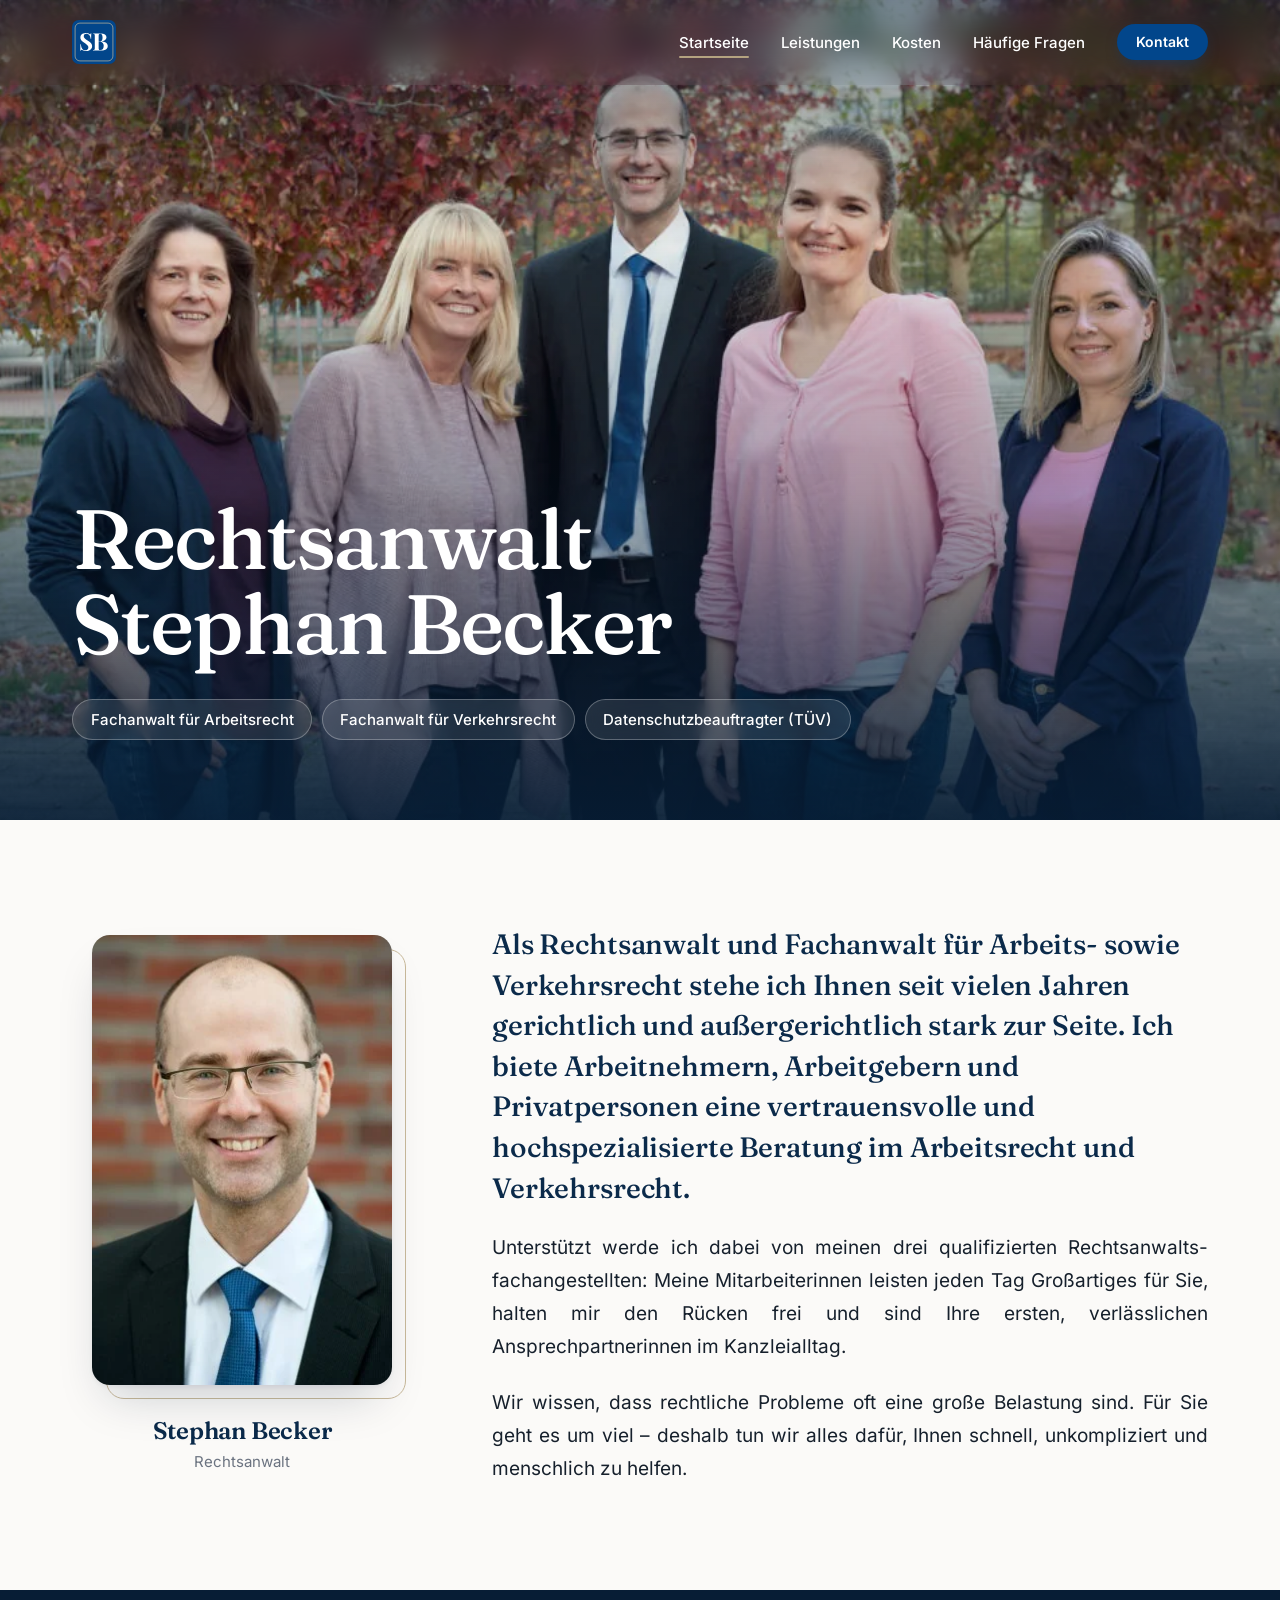
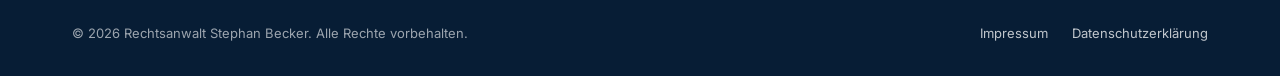
==== index.html @ ed4c4bc0 "Moderne Designvariante der Website Rechtsanwalt Stephan Becker Co-Authored-By: Claude Opus 5.5 <nore" ====
<!DOCTYPE html>
<html lang="de">
<head>
<meta charset="UTF-8">
<meta name="viewport" content="width=device-width, initial-scale=1.0">
<title>Rechtsanwalt Stephan Becker Berlin – Fachanwalt für Arbeitsrecht und Verkehrsrecht</title>
<meta name="description" content="Rechtsanwalt Stephan Becker in Berlin-Lichterfelde: Fachanwalt für Arbeitsrecht, Fachanwalt für Verkehrsrecht und Datenschutzbeauftragter (TÜV). Beratung und Vertretung gerichtlich und außergerichtlich.">
<meta name="robots" content="index, follow, max-image-preview:large">
<link rel="canonical" href="https://rechtsanwalt-becker.eu/">
<meta name="theme-color" content="#0b2a4a">
<link rel="icon" href="/favicon.ico" sizes="48x48">
<link rel="icon" href="/favicon.svg" type="image/svg+xml">
<link rel="apple-touch-icon" href="/apple-touch-icon.png">
<link rel="manifest" href="/site.webmanifest">
<meta property="og:type" content="website">
<meta property="og:locale" content="de_DE">
<meta property="og:site_name" content="Rechtsanwalt Stephan Becker">
<meta property="og:title" content="Rechtsanwalt Stephan Becker Berlin – Fachanwalt für Arbeitsrecht und Verkehrsrecht">
<meta property="og:description" content="Rechtsanwalt Stephan Becker in Berlin-Lichterfelde: Fachanwalt für Arbeitsrecht, Fachanwalt für Verkehrsrecht und Datenschutzbeauftragter (TÜV). Beratung und Vertretung gerichtlich und außergerichtlich.">
<meta property="og:url" content="https://rechtsanwalt-becker.eu/">
<meta property="og:image" content="https://rechtsanwalt-becker.eu/og-image.jpg">
<meta property="og:image:width" content="1200">
<meta property="og:image:height" content="630">
<meta property="og:image:alt" content="Rechtsanwalt Stephan Becker mit seinem Kanzleiteam">
<meta name="twitter:card" content="summary_large_image">
<meta name="twitter:title" content="Rechtsanwalt Stephan Becker Berlin – Fachanwalt für Arbeitsrecht und Verkehrsrecht">
<meta name="twitter:description" content="Rechtsanwalt Stephan Becker in Berlin-Lichterfelde: Fachanwalt für Arbeitsrecht, Fachanwalt für Verkehrsrecht und Datenschutzbeauftragter (TÜV). Beratung und Vertretung gerichtlich und außergerichtlich.">
<meta name="twitter:image" content="https://rechtsanwalt-becker.eu/og-image.jpg">
<link rel="preload" href="/assets/fonts/fraunces-latin-500-normal.woff2" as="font" type="font/woff2" crossorigin>
<link rel="preload" as="image" href="/assets/img/kanzlei-team.webp" type="image/webp" fetchpriority="high">
<link rel="stylesheet" href="/assets/icons.css?v=a76d5b22">
<link rel="stylesheet" href="/assets/style.css?v=dfc72abf">
<script type="application/ld+json">
{
 "@context": "https://schema.org",
 "@graph": [
  {
   "@type": "Attorney",
   "@id": "https://rechtsanwalt-becker.eu/#kanzlei",
   "name": "Rechtsanwalt Stephan Becker",
   "alternateName": "Kanzlei Stephan Becker",
   "url": "https://rechtsanwalt-becker.eu/",
   "logo": "https://rechtsanwalt-becker.eu/icon-512.png",
   "image": "https://rechtsanwalt-becker.eu/og-image.jpg",
   "description": "Rechtsanwalt Stephan Becker in Berlin-Lichterfelde – Fachanwalt für Arbeitsrecht, Fachanwalt für Verkehrsrecht und Datenschutzbeauftragter (TÜV).",
   "telephone": "+49 30 35124770",
   "faxNumber": "+49 30 35124771",
   "email": "kontakt@rechtsanwalt-becker.eu",
   "address": {
    "@type": "PostalAddress",
    "streetAddress": "Harry-S.-Truman-Allee 8",
    "postalCode": "14167",
    "addressLocality": "Berlin",
    "addressRegion": "Berlin",
    "addressCountry": "DE"
   },
   "areaServed": {
    "@type": "City",
    "name": "Berlin"
   },
   "knowsAbout": [
    "Arbeitsrecht",
    "Kündigungsschutzklage",
    "Verkehrsrecht",
    "Verkehrsunfall",
    "Bußgeldverfahren",
    "Datenschutz"
   ],
   "founder": {
    "@id": "https://rechtsanwalt-becker.eu/#stephan-becker"
   },
   "employee": {
    "@id": "https://rechtsanwalt-becker.eu/#stephan-becker"
   }
  },
  {
   "@type": "Person",
   "@id": "https://rechtsanwalt-becker.eu/#stephan-becker",
   "name": "Stephan Becker",
   "jobTitle": "Rechtsanwalt, Fachanwalt für Arbeitsrecht, Fachanwalt für Verkehrsrecht",
   "image": "https://rechtsanwalt-becker.eu/assets/img/stephan-becker.jpg",
   "worksFor": {
    "@id": "https://rechtsanwalt-becker.eu/#kanzlei"
   },
   "hasCredential": [
    {
     "@type": "EducationalOccupationalCredential",
     "credentialCategory": "Fachanwaltstitel",
     "name": "Fachanwalt für Arbeitsrecht"
    },
    {
     "@type": "EducationalOccupationalCredential",
     "credentialCategory": "Fachanwaltstitel",
     "name": "Fachanwalt für Verkehrsrecht"
    },
    {
     "@type": "EducationalOccupationalCredential",
     "credentialCategory": "Zertifikat",
     "name": "Datenschutzbeauftragter (TÜV)"
    }
   ]
  },
  {
   "@type": "WebSite",
   "@id": "https://rechtsanwalt-becker.eu/#website",
   "url": "https://rechtsanwalt-becker.eu/",
   "name": "Rechtsanwalt Stephan Becker",
   "inLanguage": "de-DE",
   "publisher": {
    "@id": "https://rechtsanwalt-becker.eu/#kanzlei"
   }
  },
  {
   "@type": "WebPage",
   "@id": "https://rechtsanwalt-becker.eu/#webpage",
   "url": "https://rechtsanwalt-becker.eu/",
   "name": "Rechtsanwalt Stephan Becker Berlin – Fachanwalt für Arbeitsrecht und Verkehrsrecht",
   "description": "Rechtsanwalt Stephan Becker in Berlin-Lichterfelde: Fachanwalt für Arbeitsrecht, Fachanwalt für Verkehrsrecht und Datenschutzbeauftragter (TÜV). Beratung und Vertretung gerichtlich und außergerichtlich.",
   "inLanguage": "de-DE",
   "isPartOf": {
    "@id": "https://rechtsanwalt-becker.eu/#website"
   },
   "about": {
    "@id": "https://rechtsanwalt-becker.eu/#kanzlei"
   }
  }
 ]
}
</script>
<script src="/assets/flag.js?v=de8ec58e"></script>
<script src="/assets/site.js?v=8271f22d" defer></script>
</head>
<body>
<a class="skip-link" href="#inhalt">Zum Inhalt springen</a>
<header class="site-header is-overlay" data-header>
<div class="wrap header-inner">
<a class="brand" href="/" aria-label="Rechtsanwalt Stephan Becker – zur Startseite"><svg width="44" height="44" aria-hidden="true" focusable="false" xmlns="http://www.w3.org/2000/svg" viewBox="0 0 64 64"><rect width="64" height="64" rx="10" fill="#02468b"/><rect x="4.5" y="4.5" width="55" height="55" rx="7" fill="none" stroke="#c8b99a" stroke-width="1"/><g transform="translate(10.05 44.50) scale(0.03537 -0.03537)" fill="#fff"><path d="M284 721Q343 721 375.0 708.5Q407 696 430 682Q442 675 449.5 671.5Q457 668 464 668Q474 668 478.5 679.0Q483 690 486 712H509Q508 693 506.5 666.5Q505 640 504.5 597.0Q504 554 504 484H481Q477 536 457.0 585.0Q437 634 400.5 665.5Q364 697 311 697Q263 697 232.0 670.0Q201 643 201 595Q201 555 221.0 526.5Q241 498 279.5 471.0Q318 444 373 406Q421 375 459.0 344.0Q497 313 520.0 274.0Q543 235 543 181Q543 115 508.5 72.0Q474 29 418.0 7.5Q362 -14 295 -14Q233 -14 196.0 -2.0Q159 10 134 23Q112 37 100 37Q90 37 85.5 26.0Q81 15 78 -7H55Q57 17 57.5 49.0Q58 81 58.5 132.5Q59 184 59 263H82Q86 197 104.5 139.5Q123 82 161.5 47.0Q200 12 264 12Q299 12 326.5 24.5Q354 37 371.0 62.0Q388 87 388 124Q388 166 368.5 197.0Q349 228 315.5 255.0Q282 282 238 310Q191 341 150.0 372.0Q109 403 84.5 443.0Q60 483 60 538Q60 601 91.5 641.5Q123 682 174.5 701.5Q226 721 284 721Z"/><path transform="translate(544 0)" d="M34 708Q60 707 102.0 706.0Q144 705 186 705Q234 705 279.0 706.0Q324 707 343 707Q467 707 528.5 663.0Q590 619 590 550Q590 515 569.0 479.0Q548 443 504.0 415.0Q460 387 390 374V372Q484 365 539.0 338.0Q594 311 618.0 273.0Q642 235 642 194Q642 131 609.0 88.0Q576 45 514.0 22.5Q452 0 366 0Q342 0 297.0 1.5Q252 3 188 3Q144 3 102.0 2.5Q60 2 34 0V20Q66 22 82.0 28.0Q98 34 103.5 52.0Q109 70 109 106V602Q109 639 103.5 656.5Q98 674 81.5 680.5Q65 687 34 688ZM330 688Q291 688 279.5 671.0Q268 654 268 602V106Q268 71 273.5 53.0Q279 35 293.5 29.0Q308 23 337 23Q409 23 442.5 68.5Q476 114 476 198Q476 275 437.5 317.0Q399 359 310 359H225Q225 359 225.0 367.5Q225 376 225 376H311Q358 376 383.0 398.5Q408 421 418.0 458.5Q428 496 428 539Q428 613 405.0 650.5Q382 688 330 688Z"/></g></svg></a>
<nav class="nav" aria-label="Hauptnavigation"><a class="nav-link" href="/" aria-current="page">Startseite</a><a class="nav-link" href="/leistungen">Leistungen</a><a class="nav-link" href="/kosten">Kosten</a><a class="nav-link" href="/haeufige-fragen">Häufige Fragen</a><a class="btn btn-primary btn-sm" href="/kontakt">Kontakt</a></nav>
<button type="button" class="menu-btn" aria-label="Menü öffnen" aria-expanded="false" aria-controls="mobile-menu" data-menu-toggle><i class="ri-menu-3-line" aria-hidden="true"></i></button>
</div>
<div class="mobile-menu" id="mobile-menu" hidden><div class="wrap"><a class="m-link" href="/" aria-current="page">Startseite</a><a class="m-link" href="/leistungen">Leistungen</a><a class="m-link" href="/kosten">Kosten</a><a class="m-link" href="/haeufige-fragen">Häufige Fragen</a><a class="btn btn-primary" href="/kontakt">Kontakt</a></div></div>
</header>
<main id="inhalt">

<section class="home-hero">
<picture class="home-hero-media"><source srcset="/assets/img/kanzlei-team.webp" type="image/webp"><img src="/assets/img/kanzlei-team.jpg" alt="Rechtsanwalt Stephan Becker mit seinem Kanzleiteam" width="1000" height="609" fetchpriority="high" decoding="async"></picture>
<div class="home-hero-shade"></div>
<div class="wrap home-hero-content">
<h1 class="reveal">Rechtsanwalt<br>Stephan Becker</h1>
<ul class="creds reveal"><li>Fachanwalt für Arbeitsrecht</li><li>Fachanwalt für Verkehrsrecht</li><li>Datenschutzbeauftragter (TÜV)</li></ul>
</div>
</section>
<section class="section profile">
<div class="wrap profile-grid">
<figure class="profile-photo reveal">
<div class="photo-frame"><picture><source srcset="/assets/img/stephan-becker.webp" type="image/webp"><img src="/assets/img/stephan-becker.jpg" alt="Rechtsanwalt Stephan Becker" width="300" height="447" loading="lazy" decoding="async"></picture></div>
<figcaption><h2>Stephan Becker</h2><p>Rechtsanwalt</p></figcaption>
</figure>
<div class="profile-text reveal"><p>Als Rechtsanwalt und Fachanwalt für Arbeits- sowie Verkehrsrecht stehe ich Ihnen seit vielen Jahren gerichtlich und außergerichtlich stark zur Seite. Ich biete Arbeitnehmern, Arbeitgebern und Privatpersonen eine vertrauensvolle und hochspezialisierte Beratung im Arbeitsrecht und Verkehrsrecht.</p><p>Unterstützt werde ich dabei von meinen drei qualifizierten Rechtsanwalts&shy;fachangestellten: Meine Mitarbeiterinnen leisten jeden Tag Großartiges für Sie, halten mir den Rücken frei und sind Ihre ersten, verlässlichen Ansprechpartnerinnen im Kanzleialltag.</p><p>Wir wissen, dass rechtliche Probleme oft eine große Belastung sind. Für Sie geht es um viel – deshalb tun wir alles dafür, Ihnen schnell, unkompliziert und menschlich zu helfen.</p></div>
</div>
</section>
</main>
<footer class="site-footer"><div class="wrap footer-inner">
<p>© 2026 Rechtsanwalt Stephan Becker. Alle Rechte vorbehalten.</p>
<div class="footer-links"><a href="/impressum">Impressum</a><a href="/datenschutz">Datenschutzerklärung</a></div>
</div></footer>
</body>
</html>
---- assets/icons.css ----
@font-face{font-family:remixicon;src:url(/assets/fonts/remixicon.woff2) format("woff2");font-display:block}[class^=ri-],[class*=" ri-"]{font-family:remixicon!important;font-style:normal;-webkit-font-smoothing:antialiased;-moz-osx-font-smoothing:grayscale}.ri-alarm-warning-line:before{content:"\ea1d"}.ri-arrow-right-line:before{content:"\ea6c"}.ri-award-line:before{content:"\ea8a"}.ri-briefcase-line:before{content:"\eaf5"}.ri-car-line:before{content:"\eb39"}.ri-car-washing-line:before{content:"\eb3b"}.ri-check-line:before{content:"\eb7b"}.ri-close-line:before{content:"\eb99"}.ri-edit-2-line:before{content:"\ec80"}.ri-error-warning-line:before{content:"\eca1"}.ri-file-list-3-line:before{content:"\ecef"}.ri-file-text-line:before{content:"\ed0f"}.ri-heart-pulse-line:before{content:"\ee11"}.ri-information-line:before{content:"\ee59"}.ri-key-2-line:before{content:"\ee6f"}.ri-mail-line:before{content:"\eef6"}.ri-mail-send-line:before{content:"\eefc"}.ri-map-pin-line:before{content:"\ef14"}.ri-menu-3-line:before{content:"\ef34"}.ri-pencil-ruler-2-line:before{content:"\efe2"}.ri-phone-line:before{content:"\efec"}.ri-police-badge-line:before{content:"\f50d"}.ri-quill-pen-line:before{content:"\f04a"}.ri-scales-3-line:before{content:"\f0b7"}.ri-send-plane-line:before{content:"\f0da"}.ri-shield-check-line:before{content:"\f100"}.ri-speed-up-line:before{content:"\f371"}.ri-steering-line:before{content:"\f195"}.ri-time-line:before{content:"\f20f"}
---- assets/style.css ----
/* Rechtsanwalt Stephan Becker – moderne Designvariante */
@font-face{font-family:"Fraunces";font-style:normal;font-weight:500;font-display:swap;src:url(/assets/fonts/fraunces-latin-500-normal.woff2) format("woff2")}
@font-face{font-family:"Fraunces";font-style:normal;font-weight:600;font-display:swap;src:url(/assets/fonts/fraunces-latin-600-normal.woff2) format("woff2")}
@font-face{font-family:"Inter";font-style:normal;font-weight:400;font-display:swap;src:url(/assets/fonts/inter-latin-400-normal.woff2) format("woff2")}
@font-face{font-family:"Inter";font-style:normal;font-weight:500;font-display:swap;src:url(/assets/fonts/inter-latin-500-normal.woff2) format("woff2")}
@font-face{font-family:"Inter";font-style:normal;font-weight:600;font-display:swap;src:url(/assets/fonts/inter-latin-600-normal.woff2) format("woff2")}

:root{
  --navy-900:#071d35;--navy-800:#0b2a4a;--navy-600:#02468b;--navy-100:#e6edf6;
  --gold-500:#b4a380;--gold-400:#c8b99a;--gold-100:#f3eee4;
  --paper:#fbfaf8;--sand:#f5f1ea;--line:#e6e0d4;
  --ink:#16202c;--text:#3b4552;--muted:#6b7380;
  --radius:18px;--radius-sm:12px;
  --shadow:0 1px 2px rgba(7,29,53,.04),0 12px 32px -12px rgba(7,29,53,.14);
  --shadow-lg:0 2px 4px rgba(7,29,53,.05),0 24px 48px -16px rgba(7,29,53,.22);
  --serif:"Fraunces",Georgia,"Times New Roman",serif;
  --sans:"Inter","Helvetica Neue",Arial,sans-serif;
  --ease:cubic-bezier(.2,.7,.2,1);
}
*,*::before,*::after{box-sizing:border-box}
html{-webkit-text-size-adjust:100%;scroll-behavior:smooth}
body{margin:0;background:var(--paper);color:var(--text);font:400 1.0625rem/1.7 var(--sans);-webkit-font-smoothing:antialiased;text-rendering:optimizeLegibility}
img,svg{display:block;max-width:100%;height:auto}
a{color:var(--navy-600)}
h1,h2,h3{font-family:var(--serif);color:var(--navy-800);font-weight:600;line-height:1.15;margin:0;letter-spacing:-.01em;font-optical-sizing:auto}
p{margin:0}
p+p{margin-top:1rem}
ul,ol{margin:0;padding:0;list-style:none}
strong{color:var(--ink);font-weight:600}
[hidden]{display:none!important}
.wrap{width:100%;max-width:1200px;margin:0 auto;padding:0 1.25rem}
@media(min-width:768px){.wrap{padding:0 2rem}}
.skip-link{position:absolute;left:-9999px;top:0;z-index:100;background:#fff;color:var(--navy-600);padding:.75rem 1rem;border-radius:.5rem}
.skip-link:focus{left:1rem;top:1rem}
:focus-visible{outline:2px solid var(--navy-600);outline-offset:3px;border-radius:4px}

/* Buttons */
.btn{display:inline-flex;align-items:center;justify-content:center;gap:.5rem;font:600 .9375rem/1 var(--sans);padding:1rem 1.5rem;border-radius:999px;text-decoration:none;border:0;cursor:pointer;transition:transform .3s var(--ease),box-shadow .3s var(--ease),background-color .3s}
.btn-sm{padding:.7rem 1.2rem;font-size:.875rem}
.btn-block{width:100%}
.btn-primary{background:var(--navy-600);color:#fff;box-shadow:0 6px 16px -6px rgba(2,70,139,.55)}
.btn-primary:hover{background:var(--navy-800);transform:translateY(-1px)}
.btn-gold{background:var(--gold-400);color:var(--navy-900)}
.btn-gold:hover{background:#d6c9ad;transform:translateY(-1px)}
.btn:disabled{opacity:.6;cursor:not-allowed}

/* Header */
.site-header{position:sticky;top:0;z-index:50;background:rgba(251,250,248,.82);backdrop-filter:saturate(1.4) blur(14px);-webkit-backdrop-filter:saturate(1.4) blur(14px);border-bottom:1px solid rgba(230,224,212,.7);transition:background-color .3s,border-color .3s}
.site-header.is-overlay{position:fixed;left:0;right:0;background:transparent;border-bottom-color:transparent}
.site-header.is-overlay.is-scrolled,.site-header.is-overlay.menu-open{background:rgba(251,250,248,.92);border-bottom-color:rgba(230,224,212,.7)}
.header-inner{display:flex;align-items:center;justify-content:space-between;height:72px}
@media(min-width:768px){.header-inner{height:84px}}
.brand{display:inline-flex;border-radius:10px;line-height:0;transition:transform .3s var(--ease)}
.brand:hover{transform:translateY(-1px)}
.nav{display:none;align-items:center;gap:2rem}
@media(min-width:900px){.nav{display:flex}}
.nav-link{position:relative;color:var(--ink);text-decoration:none;font:500 .9375rem/1 var(--sans);padding:.5rem 0}
.nav-link::after{content:"";position:absolute;left:0;right:0;bottom:0;height:2px;border-radius:2px;background:var(--gold-500);transform:scaleX(0);transform-origin:left;transition:transform .35s var(--ease)}
.nav-link:hover::after,.nav-link[aria-current=page]::after{transform:scaleX(1)}
.is-overlay:not(.is-scrolled):not(.menu-open) .nav-link{color:#fff}
.is-overlay:not(.is-scrolled):not(.menu-open) .menu-btn{color:#fff}
.menu-btn{display:inline-flex;align-items:center;justify-content:center;width:44px;height:44px;border:0;background:transparent;color:var(--ink);font-size:1.5rem;cursor:pointer;border-radius:10px}
@media(min-width:900px){.menu-btn{display:none}}
.mobile-menu{border-top:1px solid var(--line);background:var(--paper)}
.mobile-menu .wrap{display:flex;flex-direction:column;gap:.25rem;padding-top:1rem;padding-bottom:1.5rem}
.m-link{color:var(--ink);text-decoration:none;font:500 1.0625rem/1 var(--sans);padding:.9rem 0;border-bottom:1px solid var(--line)}
.mobile-menu .btn{margin-top:1rem;align-self:flex-start}
@media(min-width:900px){.mobile-menu{display:none!important}}

/* Startseite Hero */
.home-hero{position:relative;min-height:min(92vh,820px);display:flex;align-items:flex-end;overflow:hidden;background:var(--navy-900)}
.home-hero-media,.home-hero-media img{position:absolute;inset:0;width:100%;height:100%}
.home-hero-media img{object-fit:cover;object-position:50% 20%;transform:scale(1.04);animation:heroZoom 14s var(--ease) forwards}
@keyframes heroZoom{to{transform:scale(1)}}
.home-hero-shade{position:absolute;inset:0;background:linear-gradient(180deg,rgba(7,29,53,.55) 0%,rgba(7,29,53,.1) 30%,rgba(7,29,53,.35) 60%,rgba(7,29,53,.92) 100%)}
.home-hero-content{position:relative;z-index:1;padding-top:8rem;padding-bottom:3.5rem}
@media(min-width:768px){.home-hero-content{padding-bottom:5rem}}
.home-hero h1{color:#fff;font-size:clamp(2.5rem,7vw,5.25rem);font-weight:500;line-height:1.02;letter-spacing:-.025em;max-width:14ch}
.creds{display:flex;flex-wrap:wrap;gap:.6rem;margin-top:2rem}
.creds li{color:#fff;font:500 .9375rem/1 var(--sans);padding:.75rem 1.1rem;border-radius:999px;background:rgba(255,255,255,.1);border:1px solid rgba(255,255,255,.28);backdrop-filter:blur(8px);-webkit-backdrop-filter:blur(8px)}

/* Sektionen */
.section{padding:4.5rem 0}
@media(min-width:768px){.section{padding:6.5rem 0}}
.section-tint{background:var(--sand)}
.section-title{font-size:clamp(1.75rem,3.4vw,2.5rem);margin-bottom:2.5rem}
.lead{font-size:clamp(1.125rem,1.6vw,1.3125rem);line-height:1.6;color:var(--ink);max-width:46rem}
.lead-wide{max-width:60rem}
.eyebrow{display:inline-flex;align-items:center;gap:.6rem;font:600 .8125rem/1 var(--sans);letter-spacing:.14em;text-transform:uppercase;color:var(--gold-500);margin-bottom:1.25rem}
.eyebrow::before{content:"";width:28px;height:1px;background:currentColor}
.prose{max-width:52rem;font-size:1.125rem;color:var(--ink)}
.prose p+p{margin-top:1.25rem}

/* Unterseiten-Hero */
.page-hero{position:relative;overflow:hidden;background:var(--navy-800);color:#fff;padding:5rem 0 4.5rem}
@media(min-width:768px){.page-hero{padding:7.5rem 0 6.5rem}}
.page-hero::before{content:"";position:absolute;right:-12%;top:-40%;width:60vw;max-width:760px;aspect-ratio:1;border-radius:50%;background:radial-gradient(circle,rgba(200,185,154,.22),rgba(200,185,154,0) 65%)}
.page-hero::after{content:"";position:absolute;left:0;right:0;bottom:0;height:1px;background:linear-gradient(90deg,transparent,rgba(200,185,154,.5),transparent)}
.page-hero-inner{position:relative;max-width:48rem}
.page-hero h1{color:#fff;font-size:clamp(2.5rem,6vw,4.25rem);font-weight:500;letter-spacing:-.025em}
.page-hero .eyebrow{color:var(--gold-400)}
.page-hero-intro{margin-top:1.25rem;font-size:1.125rem;color:rgba(255,255,255,.82);max-width:38rem}
.page-hero .btn{margin-top:2rem}

/* Profil (Startseite) */
.profile-grid{display:grid;gap:3rem;align-items:center}
@media(min-width:900px){.profile-grid{grid-template-columns:minmax(0,340px) 1fr;gap:5rem}}
.profile-photo{margin:0;max-width:340px;justify-self:center}
.photo-frame{position:relative;border-radius:var(--radius);aspect-ratio:2/3}
.photo-frame::before{content:"";position:absolute;inset:0;transform:translate(14px,14px);border:1.5px solid var(--gold-400);border-radius:var(--radius)}
.photo-frame picture,.photo-frame img{position:relative;width:100%;height:100%;border-radius:var(--radius)}
.photo-frame img{object-fit:cover;object-position:top;box-shadow:var(--shadow-lg)}
.profile-photo figcaption{margin-top:2rem;text-align:center}
.profile-photo figcaption h2{font-size:1.5rem}
.profile-photo figcaption p{color:var(--muted);font-size:.9375rem;margin-top:.25rem}
.profile-text{font-size:1.1875rem;line-height:1.75;color:var(--ink);hyphens:auto;-webkit-hyphens:auto}
.profile-text p:first-child{font-family:var(--serif);font-size:clamp(1.375rem,2.2vw,1.75rem);line-height:1.45;color:var(--navy-800);font-weight:500;letter-spacing:-.005em}
.profile-text p+p{margin-top:1.4rem}
@media(min-width:768px){.profile-text p{text-align:justify}}
@media(min-width:768px){.profile-text p:first-child{text-align:left}}

/* Leistungen */
.service-grid{display:grid;gap:1.5rem;margin-top:3rem}
@media(min-width:768px){.service-grid{grid-template-columns:1fr 1fr}}
.service-card{position:relative;display:flex;flex-direction:column;gap:1rem;padding:2.25rem;border-radius:var(--radius);background:#fff;border:1px solid var(--line);text-decoration:none;color:var(--text);box-shadow:var(--shadow);transition:transform .45s var(--ease),box-shadow .45s var(--ease),border-color .45s}
@media(min-width:768px){.service-card{padding:2.75rem}}
.service-card:hover{transform:translateY(-4px);box-shadow:var(--shadow-lg);border-color:var(--gold-400)}
.service-card h2{font-size:clamp(1.5rem,2.4vw,1.875rem)}
.service-num{position:absolute;top:2rem;right:2.25rem;font:500 .875rem/1 var(--sans);letter-spacing:.1em;color:var(--gold-500)}
.link-arrow{display:inline-flex;align-items:center;gap:.5rem;margin-top:auto;padding-top:.75rem;font:600 .9375rem/1 var(--sans);color:var(--navy-600)}
.link-arrow i{transition:transform .35s var(--ease)}
.service-card:hover .link-arrow i{transform:translateX(4px)}
.icon-badge{display:inline-flex;align-items:center;justify-content:center;width:56px;height:56px;border-radius:16px;background:var(--navy-100);color:var(--navy-600);font-size:1.5rem;flex-shrink:0}
.icon-badge-sm{width:46px;height:46px;border-radius:13px;font-size:1.25rem}

.cta-band{background:var(--navy-800);color:#fff;padding:3.5rem 0}
.cta-inner{display:flex;flex-direction:column;gap:1.75rem}
@media(min-width:768px){.cta-inner{flex-direction:row;align-items:center;justify-content:space-between}}
.cta-band h2{color:#fff;font-size:clamp(1.5rem,2.6vw,2rem);font-weight:500}
.cta-band p{color:rgba(255,255,255,.78);margin-top:.5rem}

/* Split-Layout */
.split{display:grid;gap:2.5rem}
@media(min-width:960px){.split{grid-template-columns:minmax(0,5fr) minmax(0,7fr);gap:5rem;align-items:start}.split-head{position:sticky;top:120px}}
.split-head h2{font-size:clamp(1.75rem,2.6vw,2.25rem);margin-bottom:1.25rem}
.split-head p{color:var(--text)}
.split-head .lead{color:var(--ink)}

/* Nummerierte Schritte (Kündigungsschutzklage) */
.steps{counter-reset:none;display:flex;flex-direction:column}
.step{display:grid;grid-template-columns:auto 1fr;gap:1.25rem;padding:1.75rem 0;border-top:1px solid var(--line)}
.step:last-child{border-bottom:1px solid var(--line)}
.step-num{font:500 1.75rem/1 var(--serif);color:var(--gold-500);min-width:2.5ch;padding-top:.15rem}
.step h3{font-size:1.25rem;margin-bottom:.5rem}
.step p{font-size:1rem}

/* Checkliste */
.check-list{display:grid;gap:.75rem}
@media(min-width:640px){.check-list{grid-template-columns:1fr 1fr}}
.check-list li{display:flex;align-items:flex-start;gap:.75rem;color:var(--ink);font-weight:500;line-height:1.5}
.check-list i{display:inline-flex;align-items:center;justify-content:center;flex-shrink:0;width:26px;height:26px;border-radius:50%;background:var(--navy-600);color:#fff;font-size:.875rem;margin-top:-.05rem}
.note{display:flex;gap:1rem;margin-top:2.25rem;padding:1.4rem 1.5rem;border-radius:var(--radius-sm);background:#fff;border-left:3px solid var(--gold-500);box-shadow:var(--shadow);font-size:.9375rem}
.note>i{font-size:1.375rem;color:var(--gold-500);line-height:1.2}
.note h3{font-size:1.0625rem;margin-bottom:.35rem}
.note-warn{background:var(--gold-100);box-shadow:none;margin-top:0}
.note-meta{display:flex;align-items:center;gap:.4rem;margin-top:.6rem;font-size:.875rem;color:var(--muted)}

/* Mini-Karten */
.mini-grid{display:grid;gap:1.25rem}
@media(min-width:768px){.mini-grid{grid-template-columns:repeat(3,1fr)}}
.mini-card{padding:2rem;border-radius:var(--radius);background:#fff;border:1px solid var(--line);box-shadow:var(--shadow)}
.mini-card h3{font-size:1.25rem;margin:1.25rem 0 .6rem}
.mini-card p{font-size:.9688rem}

/* Verkehrsrecht */
.callout{display:flex;gap:1.25rem;padding:2rem;border-radius:var(--radius);background:var(--navy-800);color:rgba(255,255,255,.86);margin-bottom:2.5rem}
@media(min-width:768px){.callout{padding:2.75rem 3rem}}
.callout>i{font-size:1.75rem;color:var(--gold-400);line-height:1.1}
.callout h2{color:#fff;font-size:clamp(1.5rem,2.6vw,2rem);font-weight:500;margin-bottom:1rem}
.doc-list{display:grid;gap:1.25rem}
@media(min-width:700px){.doc-list{grid-template-columns:1fr 1fr}}
@media(min-width:1024px){.doc-list{grid-template-columns:repeat(3,1fr)}}
.doc-item{display:flex;gap:1rem;padding:1.75rem;border-radius:var(--radius);background:#fff;border:1px solid var(--line);box-shadow:var(--shadow)}
.doc-num{font:500 1.25rem/1 var(--serif);color:var(--gold-500);padding-top:.2rem}
.doc-item h3{font-size:1.125rem;margin-bottom:.5rem}
.doc-item p{font-size:.9375rem}
.topic-grid{display:grid;gap:0}
@media(min-width:768px){.topic-grid{grid-template-columns:1fr 1fr;column-gap:4rem}}
.topic{display:flex;gap:1.25rem;padding:1.75rem 0;border-top:1px solid var(--line)}
.topic h3{font-size:1.25rem;margin-bottom:.4rem}
.topic p{font-size:1rem}

/* Kosten */
.cost-grid{display:grid;gap:1.5rem;margin-top:3rem}
@media(min-width:900px){.cost-grid{grid-template-columns:1.25fr 1fr 1fr}}
.cost-card{padding:2.25rem;border-radius:var(--radius);background:#fff;border:1px solid var(--line);box-shadow:var(--shadow)}
.cost-card h2{font-size:1.5rem;margin:1.5rem 0 1rem}
.cost-card:first-child{background:var(--navy-800);border-color:var(--navy-800);color:rgba(255,255,255,.86)}
.cost-card:first-child h2{color:#fff}
.cost-card:first-child .icon-badge{background:rgba(255,255,255,.1);color:var(--gold-400)}
.price{color:var(--gold-400);font-family:var(--serif);font-size:1.25em;font-weight:600;white-space:nowrap}

/* Kontakt */
.contact-grid{display:grid;gap:2rem;align-items:start}
@media(min-width:900px){.contact-grid{grid-template-columns:minmax(0,380px) 1fr;gap:3rem}}
.contact-card{padding:2.25rem;border-radius:var(--radius);background:var(--navy-800);color:rgba(255,255,255,.86)}
@media(min-width:900px){.contact-card{position:sticky;top:120px}}
.contact-card h2{color:#fff;font-size:1.5rem;margin-bottom:1.5rem}
.contact-list{display:flex;flex-direction:column;gap:1.1rem}
.contact-list li{display:flex;gap:.9rem;align-items:flex-start;line-height:1.5}
.contact-list i{color:var(--gold-400);font-size:1.2rem;line-height:1.3}
.contact-list a{color:#fff;text-decoration:none;border-bottom:1px solid rgba(200,185,154,.5);word-break:break-word}
.contact-list a:hover{border-color:var(--gold-400)}
.contact-form{display:flex;flex-direction:column;gap:1.25rem;padding:2rem;border-radius:var(--radius);background:#fff;border:1px solid var(--line);box-shadow:var(--shadow)}
@media(min-width:768px){.contact-form{padding:2.75rem}}
.field label{display:block;font:600 .875rem/1.4 var(--sans);color:var(--ink);margin-bottom:.5rem}
.field label span{color:var(--gold-500)}
.field input,.field textarea{width:100%;font:400 1rem/1.5 var(--sans);color:var(--ink);background:var(--paper);border:1px solid var(--line);border-radius:var(--radius-sm);padding:.9rem 1rem;transition:border-color .25s,box-shadow .25s,background-color .25s}
.field textarea{resize:vertical;min-height:140px}
.field input::placeholder,.field textarea::placeholder{color:#9aa1ab}
.field input:focus,.field textarea:focus{outline:none;background:#fff;border-color:var(--navy-600);box-shadow:0 0 0 4px rgba(2,70,139,.12)}
.hp{position:absolute;left:-9999px;width:1px;height:1px;opacity:0}
.form-status{font-size:.9375rem;border-radius:var(--radius-sm);padding:.9rem 1rem}
.form-status.ok{background:#e8f3ec;color:#1d5b34}
.form-status.err{background:#fbeaea;color:#8a1f1f}

.empty-state{text-align:center;font-size:1.125rem;color:var(--muted);padding:2rem 0}

/* Footer */
.site-footer{background:var(--navy-900);color:rgba(255,255,255,.6);font-size:.8125rem}
.footer-inner{display:flex;flex-direction:column;gap:1rem;align-items:center;justify-content:space-between;padding-top:2rem;padding-bottom:2rem;text-align:center}
@media(min-width:640px){.footer-inner{flex-direction:row;text-align:left}}
.footer-links{display:flex;gap:1.5rem}
.footer-links a{color:rgba(255,255,255,.75);text-decoration:none}
.footer-links a:hover{color:#fff}

/* Einblend-Animation */
.js .reveal{opacity:0;transform:translateY(18px);transition:opacity .8s var(--ease),transform .8s var(--ease)}
.js .reveal.is-visible{opacity:1;transform:none}
@media (prefers-reduced-motion:reduce){
  *,*::before,*::after{animation:none!important;transition:none!important;scroll-behavior:auto!important}
  .js .reveal{opacity:1;transform:none}
}
h1,h2,h3{hyphens:manual}
@media(max-width:480px){.cost-card,.mini-card,.service-card,.contact-card,.callout{padding:1.6rem}.contact-form{padding:1.5rem}.cost-card h2{font-size:1.375rem}}
.list-label{font-weight:600;color:var(--ink);margin-bottom:1.25rem}
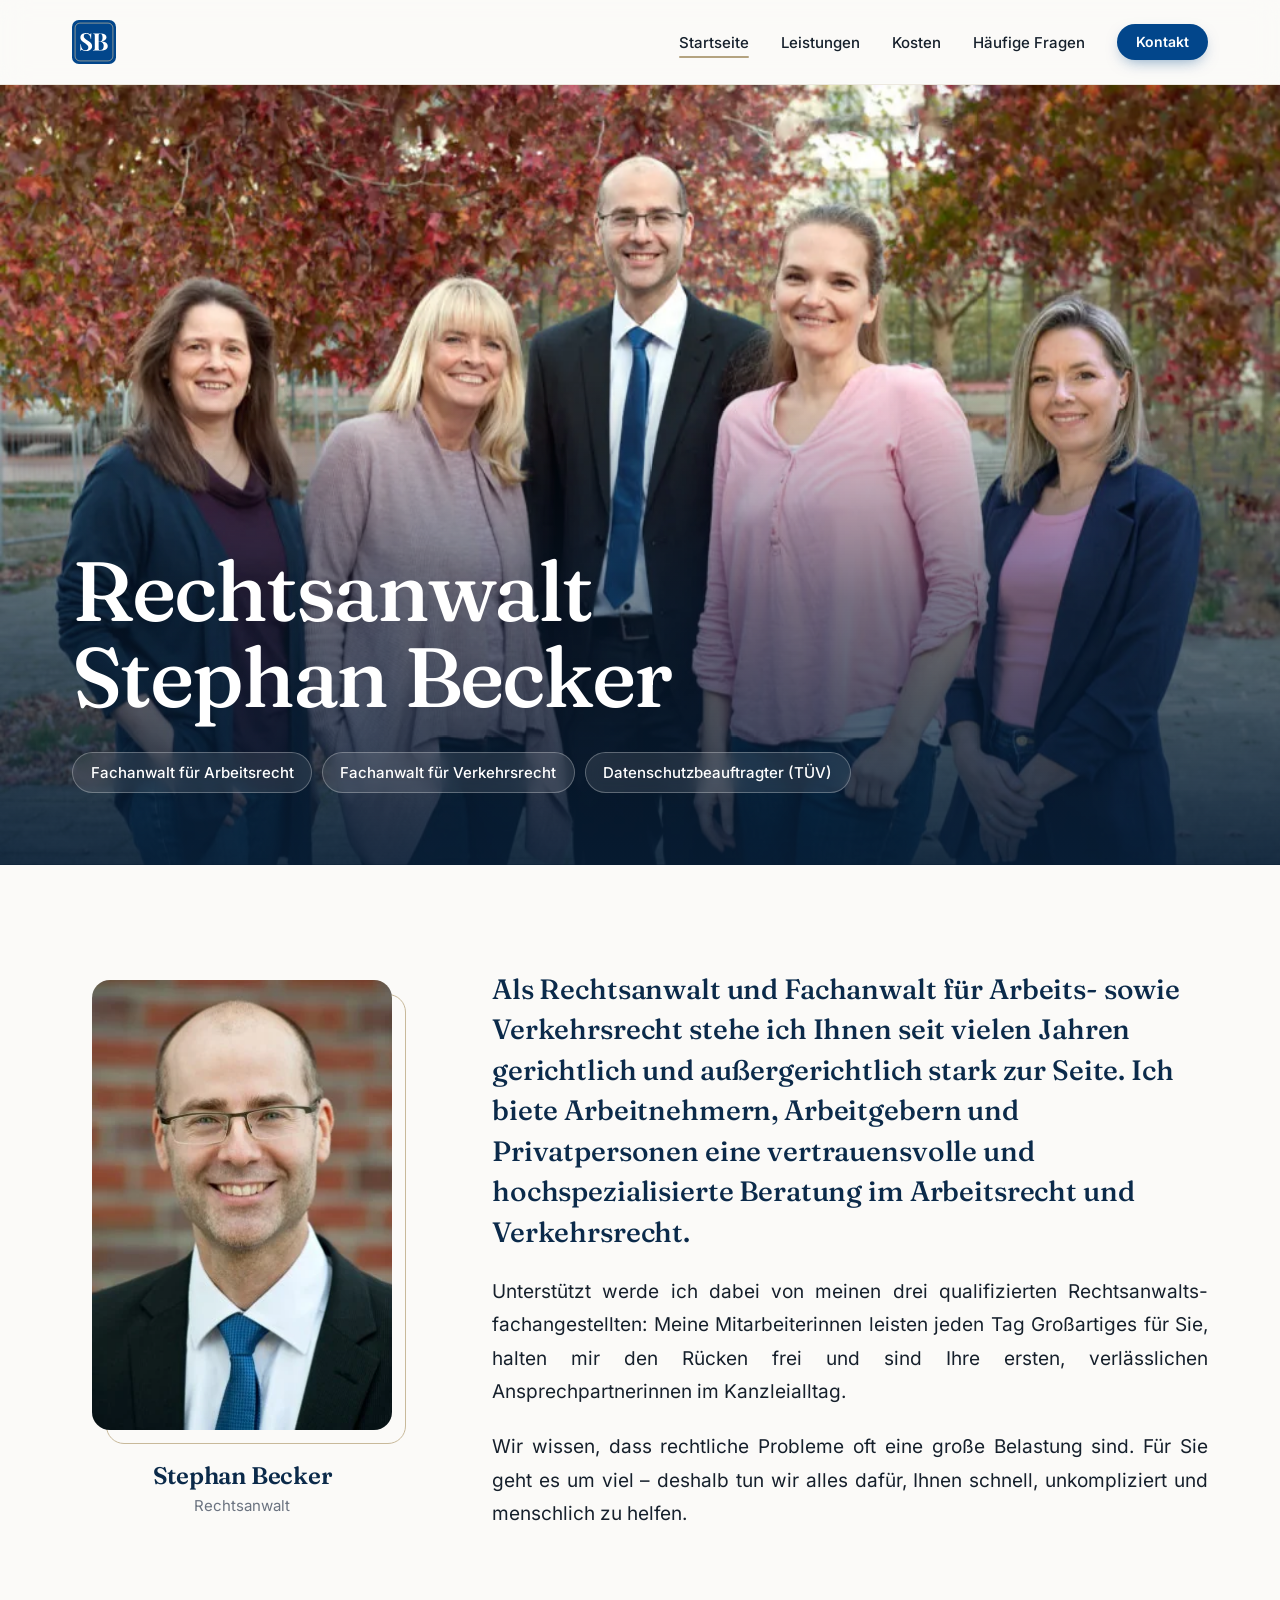
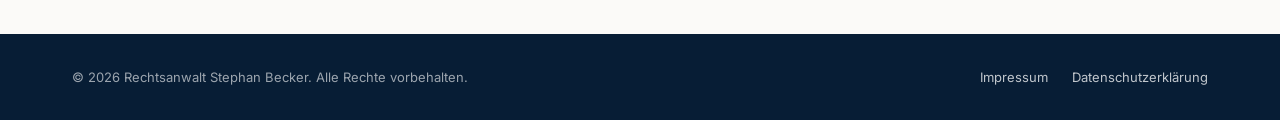
==== commit 8adbf2f8: "Hero ohne Beschnitt, Hover-Effekte und Animationen auf allen Seiten Co-Authored-By: Claude Opus 5.5 " ====
--- a/index.html
+++ b/index.html
@@ -29,7 +29,7 @@
 <link rel="preload" href="/assets/fonts/fraunces-latin-500-normal.woff2" as="font" type="font/woff2" crossorigin>
 <link rel="preload" as="image" href="/assets/img/kanzlei-team.webp" type="image/webp" fetchpriority="high">
 <link rel="stylesheet" href="/assets/icons.css?v=a76d5b22">
-<link rel="stylesheet" href="/assets/style.css?v=dfc72abf">
+<link rel="stylesheet" href="/assets/style.css?v=8eb9fd5a">
 <script type="application/ld+json">
 {
  "@context": "https://schema.org",
@@ -128,11 +128,12 @@
 }
 </script>
 <script src="/assets/flag.js?v=de8ec58e"></script>
-<script src="/assets/site.js?v=8271f22d" defer></script>
+<script src="/assets/site.js?v=9d684e6f" defer></script>
 </head>
 <body>
 <a class="skip-link" href="#inhalt">Zum Inhalt springen</a>
-<header class="site-header is-overlay" data-header>
+<header class="site-header" data-header>
+<div class="scroll-progress" aria-hidden="true"><span data-progress></span></div>
 <div class="wrap header-inner">
 <a class="brand" href="/" aria-label="Rechtsanwalt Stephan Becker – zur Startseite"><svg width="44" height="44" aria-hidden="true" focusable="false" xmlns="http://www.w3.org/2000/svg" viewBox="0 0 64 64"><rect width="64" height="64" rx="10" fill="#02468b"/><rect x="4.5" y="4.5" width="55" height="55" rx="7" fill="none" stroke="#c8b99a" stroke-width="1"/><g transform="translate(10.05 44.50) scale(0.03537 -0.03537)" fill="#fff"><path d="M284 721Q343 721 375.0 708.5Q407 696 430 682Q442 675 449.5 671.5Q457 668 464 668Q474 668 478.5 679.0Q483 690 486 712H509Q508 693 506.5 666.5Q505 640 504.5 597.0Q504 554 504 484H481Q477 536 457.0 585.0Q437 634 400.5 665.5Q364 697 311 697Q263 697 232.0 670.0Q201 643 201 595Q201 555 221.0 526.5Q241 498 279.5 471.0Q318 444 373 406Q421 375 459.0 344.0Q497 313 520.0 274.0Q543 235 543 181Q543 115 508.5 72.0Q474 29 418.0 7.5Q362 -14 295 -14Q233 -14 196.0 -2.0Q159 10 134 23Q112 37 100 37Q90 37 85.5 26.0Q81 15 78 -7H55Q57 17 57.5 49.0Q58 81 58.5 132.5Q59 184 59 263H82Q86 197 104.5 139.5Q123 82 161.5 47.0Q200 12 264 12Q299 12 326.5 24.5Q354 37 371.0 62.0Q388 87 388 124Q388 166 368.5 197.0Q349 228 315.5 255.0Q282 282 238 310Q191 341 150.0 372.0Q109 403 84.5 443.0Q60 483 60 538Q60 601 91.5 641.5Q123 682 174.5 701.5Q226 721 284 721Z"/><path transform="translate(544 0)" d="M34 708Q60 707 102.0 706.0Q144 705 186 705Q234 705 279.0 706.0Q324 707 343 707Q467 707 528.5 663.0Q590 619 590 550Q590 515 569.0 479.0Q548 443 504.0 415.0Q460 387 390 374V372Q484 365 539.0 338.0Q594 311 618.0 273.0Q642 235 642 194Q642 131 609.0 88.0Q576 45 514.0 22.5Q452 0 366 0Q342 0 297.0 1.5Q252 3 188 3Q144 3 102.0 2.5Q60 2 34 0V20Q66 22 82.0 28.0Q98 34 103.5 52.0Q109 70 109 106V602Q109 639 103.5 656.5Q98 674 81.5 680.5Q65 687 34 688ZM330 688Q291 688 279.5 671.0Q268 654 268 602V106Q268 71 273.5 53.0Q279 35 293.5 29.0Q308 23 337 23Q409 23 442.5 68.5Q476 114 476 198Q476 275 437.5 317.0Q399 359 310 359H225Q225 359 225.0 367.5Q225 376 225 376H311Q358 376 383.0 398.5Q408 421 418.0 458.5Q428 496 428 539Q428 613 405.0 650.5Q382 688 330 688Z"/></g></svg></a>
 <nav class="nav" aria-label="Hauptnavigation"><a class="nav-link" href="/" aria-current="page">Startseite</a><a class="nav-link" href="/leistungen">Leistungen</a><a class="nav-link" href="/kosten">Kosten</a><a class="nav-link" href="/haeufige-fragen">Häufige Fragen</a><a class="btn btn-primary btn-sm" href="/kontakt">Kontakt</a></nav>
--- a/assets/style.css
+++ b/assets/style.css
@@ -67,17 +67,22 @@
 .mobile-menu .btn{margin-top:1rem;align-self:flex-start}
 @media(min-width:900px){.mobile-menu{display:none!important}}
 
-/* Startseite Hero */
-.home-hero{position:relative;min-height:min(92vh,820px);display:flex;align-items:flex-end;overflow:hidden;background:var(--navy-900)}
-.home-hero-media,.home-hero-media img{position:absolute;inset:0;width:100%;height:100%}
-.home-hero-media img{object-fit:cover;object-position:50% 20%;transform:scale(1.04);animation:heroZoom 14s var(--ease) forwards}
-@keyframes heroZoom{to{transform:scale(1)}}
-.home-hero-shade{position:absolute;inset:0;background:linear-gradient(180deg,rgba(7,29,53,.55) 0%,rgba(7,29,53,.1) 30%,rgba(7,29,53,.35) 60%,rgba(7,29,53,.92) 100%)}
-.home-hero-content{position:relative;z-index:1;padding-top:8rem;padding-bottom:3.5rem}
-@media(min-width:768px){.home-hero-content{padding-bottom:5rem}}
-.home-hero h1{color:#fff;font-size:clamp(2.5rem,7vw,5.25rem);font-weight:500;line-height:1.02;letter-spacing:-.025em;max-width:14ch}
-.creds{display:flex;flex-wrap:wrap;gap:.6rem;margin-top:2rem}
-.creds li{color:#fff;font:500 .9375rem/1 var(--sans);padding:.75rem 1.1rem;border-radius:999px;background:rgba(255,255,255,.1);border:1px solid rgba(255,255,255,.28);backdrop-filter:blur(8px);-webkit-backdrop-filter:blur(8px)}
+/* Startseite Hero – Bild vollständig sichtbar, kein Beschnitt */
+.home-hero{position:relative;background:var(--navy-900);overflow:hidden}
+.home-hero-media{display:block;position:relative;width:100%;aspect-ratio:1000/609;overflow:hidden}
+.home-hero-media img{display:block;width:100%;height:100%;object-fit:contain;animation:heroFade 1.4s var(--ease) both}
+@keyframes heroFade{from{opacity:0;filter:saturate(.6)}to{opacity:1;filter:none}}
+.home-hero-shade{display:none}
+.home-hero-content{position:relative;padding-top:2.25rem;padding-bottom:2.75rem}
+.home-hero h1{color:#fff;font-size:clamp(2.25rem,7vw,5.25rem);font-weight:500;line-height:1.02;letter-spacing:-.025em;max-width:14ch}
+.creds{display:flex;flex-wrap:wrap;gap:.6rem;margin-top:1.5rem}
+.creds li{color:#fff;font:500 .9375rem/1 var(--sans);padding:.75rem 1.1rem;border-radius:999px;background:rgba(255,255,255,.1);border:1px solid rgba(255,255,255,.28);backdrop-filter:blur(8px);-webkit-backdrop-filter:blur(8px);transition:background-color .35s var(--ease),border-color .35s var(--ease),transform .35s var(--ease),color .35s}
+.creds li:hover{background:var(--gold-400);border-color:var(--gold-400);color:var(--navy-900);transform:translateY(-2px)}
+@media(min-width:900px){
+  .home-hero-shade{display:block;position:absolute;left:0;right:0;bottom:0;height:62%;background:linear-gradient(180deg,rgba(7,29,53,0) 0%,rgba(7,29,53,.55) 45%,rgba(7,29,53,.9) 100%);pointer-events:none}
+  .home-hero-content{position:absolute;left:0;right:0;bottom:0;margin:0 auto;padding-bottom:4.5rem}
+  .creds{margin-top:2rem}
+}
 
 /* Sektionen */
 .section{padding:4.5rem 0}
@@ -244,3 +249,105 @@
 h1,h2,h3{hyphens:manual}
 @media(max-width:480px){.cost-card,.mini-card,.service-card,.contact-card,.callout{padding:1.6rem}.contact-form{padding:1.5rem}.cost-card h2{font-size:1.375rem}}
 .list-label{font-weight:600;color:var(--ink);margin-bottom:1.25rem}
+
+/* ================= Effekte & Hover ================= */
+/* Scroll-Fortschritt */
+.scroll-progress{position:absolute;left:0;right:0;bottom:-1px;height:2px;pointer-events:none}
+.scroll-progress span{display:block;height:100%;width:100%;transform-origin:left;transform:scaleX(0);background:linear-gradient(90deg,var(--gold-500),var(--gold-400))}
+.site-header.is-scrolled{box-shadow:0 8px 24px -16px rgba(7,29,53,.35)}
+
+/* Buttons: Glanz-Effekt */
+.btn{position:relative;overflow:hidden;isolation:isolate}
+.btn::after{content:"";position:absolute;inset:0;z-index:-1;background:linear-gradient(110deg,transparent 25%,rgba(255,255,255,.28) 50%,transparent 75%);transform:translateX(-120%);transition:transform .7s var(--ease)}
+.btn:hover::after{transform:translateX(120%)}
+.btn:hover{box-shadow:0 12px 24px -10px rgba(2,70,139,.55)}
+.btn:active{transform:translateY(0) scale(.98)}
+.btn i{transition:transform .35s var(--ease)}
+.btn:hover i{transform:translateX(3px)}
+
+/* Logo */
+.brand svg{transition:transform .45s var(--ease)}
+.brand:hover svg{transform:rotate(-4deg) scale(1.06)}
+
+/* Mobile-Links */
+.m-link{transition:color .25s,padding-left .35s var(--ease)}
+.m-link:hover,.m-link[aria-current=page]{color:var(--navy-600);padding-left:.5rem}
+
+/* Profilfoto */
+.photo-frame{overflow:visible}
+.photo-frame picture{overflow:hidden;border-radius:var(--radius);box-shadow:var(--shadow-lg)}
+.photo-frame img{box-shadow:none;transition:transform 1s var(--ease)}
+.photo-frame::before{transition:transform .6s var(--ease),border-color .6s}
+.profile-photo:hover .photo-frame img{transform:scale(1.05)}
+.profile-photo:hover .photo-frame::before{transform:translate(20px,20px);border-color:var(--gold-500)}
+
+/* Leistungs-Karten */
+.service-card{overflow:hidden}
+.service-card::before{content:"";position:absolute;left:0;top:0;bottom:0;width:4px;background:linear-gradient(180deg,var(--gold-400),var(--gold-500));transform:scaleY(0);transform-origin:top;transition:transform .5s var(--ease)}
+.service-card:hover::before{transform:scaleY(1)}
+.service-card h2{transition:color .35s}
+.service-card:hover h2{color:var(--navy-600)}
+.icon-badge{transition:background-color .4s var(--ease),color .4s var(--ease),transform .5s var(--ease)}
+.service-card:hover .icon-badge,.mini-card:hover .icon-badge,.cost-card:hover .icon-badge,.topic:hover .icon-badge{background:var(--navy-600);color:#fff;transform:rotate(-6deg) scale(1.06)}
+.cost-card:first-child:hover .icon-badge{background:var(--gold-400);color:var(--navy-900)}
+.service-num{transition:color .35s,transform .45s var(--ease)}
+.service-card:hover .service-num{color:var(--navy-600);transform:translateY(-2px)}
+
+/* Mini-, Kosten- und Unterlagen-Karten */
+.mini-card,.cost-card,.doc-item{transition:transform .45s var(--ease),box-shadow .45s var(--ease),border-color .45s}
+.mini-card:hover,.cost-card:hover,.doc-item:hover{transform:translateY(-4px);box-shadow:var(--shadow-lg);border-color:var(--gold-400)}
+.doc-num,.step-num{transition:color .35s,transform .45s var(--ease)}
+.doc-item:hover .doc-num{color:var(--navy-600);transform:scale(1.12)}
+
+/* Schritte */
+.step{position:relative;transition:padding-left .45s var(--ease)}
+.step::before{content:"";position:absolute;left:0;top:-1px;height:1px;width:100%;background:var(--navy-600);transform:scaleX(0);transform-origin:left;transition:transform .6s var(--ease)}
+.step:hover{padding-left:.75rem}
+.step:hover::before{transform:scaleX(1)}
+.step:hover .step-num{color:var(--navy-600)}
+
+/* Themen (Verkehrsrecht) */
+.topic{position:relative;border-radius:var(--radius-sm);transition:background-color .35s,padding .45s var(--ease)}
+.topic:hover{background:#fff;padding-left:1rem;padding-right:1rem;box-shadow:var(--shadow)}
+
+/* Checkliste */
+.check-list li{transition:transform .35s var(--ease),color .3s}
+.check-list li:hover{transform:translateX(4px);color:var(--navy-600)}
+.check-list i{transition:background-color .35s,transform .45s var(--ease)}
+.check-list li:hover i{background:var(--gold-500);transform:scale(1.12)}
+
+/* Hinweise */
+.note,.callout{transition:transform .45s var(--ease),box-shadow .45s var(--ease)}
+.note:hover{transform:translateY(-2px);box-shadow:var(--shadow-lg)}
+.note-warn:hover{box-shadow:none}
+
+/* Kontakt */
+.contact-list li{transition:transform .35s var(--ease)}
+.contact-list li:hover{transform:translateX(4px)}
+.contact-list i{transition:transform .45s var(--ease)}
+.contact-list li:hover i{transform:scale(1.18)}
+.field input:hover,.field textarea:hover{border-color:var(--gold-400)}
+
+/* Footer-Links mit Unterstrich-Animation */
+.footer-links a{position:relative}
+.footer-links a::after{content:"";position:absolute;left:0;right:0;bottom:-3px;height:1px;background:var(--gold-400);transform:scaleX(0);transform-origin:left;transition:transform .35s var(--ease)}
+.footer-links a:hover::after{transform:scaleX(1)}
+
+/* Seiten-Hero: sanft schwebender Lichtpunkt */
+.page-hero::before{animation:glow 12s ease-in-out infinite alternate}
+@keyframes glow{from{transform:translate(0,0) scale(1)}to{transform:translate(-6%,8%) scale(1.12)}}
+.page-hero h1{animation:riseIn 1s var(--ease) both}
+.page-hero .eyebrow{animation:riseIn 1s var(--ease) both}
+.page-hero-intro{animation:riseIn 1s .15s var(--ease) both}
+@keyframes riseIn{from{opacity:0;transform:translateY(16px)}to{opacity:1;transform:none}}
+
+/* Gestaffeltes Einblenden in Rastern */
+.js .service-grid .reveal:nth-child(2),.js .mini-grid .reveal:nth-child(2),.js .cost-grid .reveal:nth-child(2),.js .doc-list .reveal:nth-child(3n+2),.js .topic-grid .reveal:nth-child(2n){transition-delay:.1s}
+.js .mini-grid .reveal:nth-child(3),.js .cost-grid .reveal:nth-child(3),.js .doc-list .reveal:nth-child(3n){transition-delay:.2s}
+
+@media (hover:none){
+  .step:hover,.topic:hover{padding-left:0;padding-right:0;background:transparent;box-shadow:none}
+}
+@media (prefers-reduced-motion:reduce){
+  .page-hero::before,.page-hero h1,.page-hero .eyebrow,.page-hero-intro,.home-hero-media img{animation:none!important}
+}
